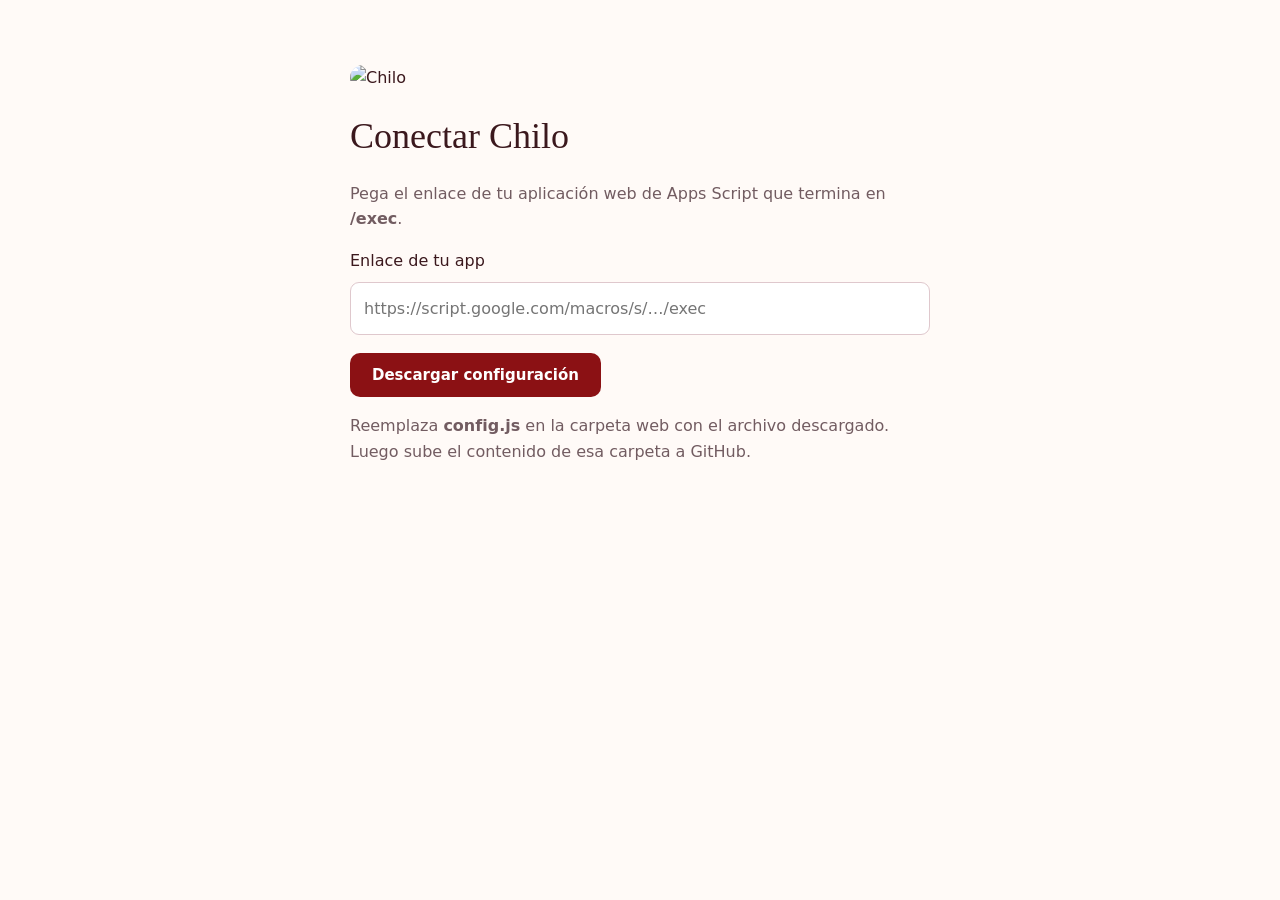
==== configurar.html @ 5a9bab5a "Add files via upload" ====
<!doctype html><html lang="es"><head><meta charset="utf-8"><meta name="viewport" content="width=device-width,initial-scale=1"><title>Conectar Chilo</title><link rel="icon" href="./icons/favicon.png"><style>body{font:16px/1.6 system-ui;background:#fffaf7;color:#3b181d;margin:0;padding:30px 20px}main{max-width:580px;margin:35px auto}h1{font:500 36px Georgia}label{display:grid;gap:8px}input{padding:13px;font:inherit;border:1px solid #dfc8cd;border-radius:9px}button{background:#8b1114;color:white;border:0;padding:13px 22px;border-radius:10px;font:600 15px system-ui;margin-top:18px;cursor:pointer}p{color:#725c61}.status{color:#8b1114}img{border-radius:20px}</style></head><body><main><img src="./icons/icon-192.png" width="84" height="84" alt="Chilo"><h1>Conectar Chilo</h1><p>Pega el enlace de tu aplicación web de Apps Script que termina en <strong>/exec</strong>.</p><form id="setup"><label>Enlace de tu app<input id="url" type="url" placeholder="https://script.google.com/macros/s/…/exec" required></label><button type="submit">Descargar configuración</button></form><p id="status" class="status" role="status"></p><p>Reemplaza <strong>config.js</strong> en la carpeta web con el archivo descargado. Luego sube el contenido de esa carpeta a GitHub.</p></main><script>document.getElementById('setup').onsubmit=e=>{e.preventDefault();let url;try{url=new URL(document.getElementById('url').value.trim());if(url.protocol!=='https:'||url.hostname!=='script.google.com'||url.username||url.password||!/^\/macros\/s\/[a-zA-Z0-9_-]+\/exec$/.test(url.pathname))throw Error();}catch(_){document.getElementById('status').textContent='Usa el enlace público de Apps Script terminado en /exec.';return;}const content='window.CHILO_CONFIG = '+JSON.stringify({appsScriptUrl:url.href},null,2)+';\n',blob=URL.createObjectURL(new Blob([content],{type:'text/javascript'})),a=document.createElement('a');a.href=blob;a.download='config.js';a.click();setTimeout(()=>URL.revokeObjectURL(blob),2000);document.getElementById('status').textContent='Archivo descargado. Reemplaza config.js con este archivo.';};</script></body></html>
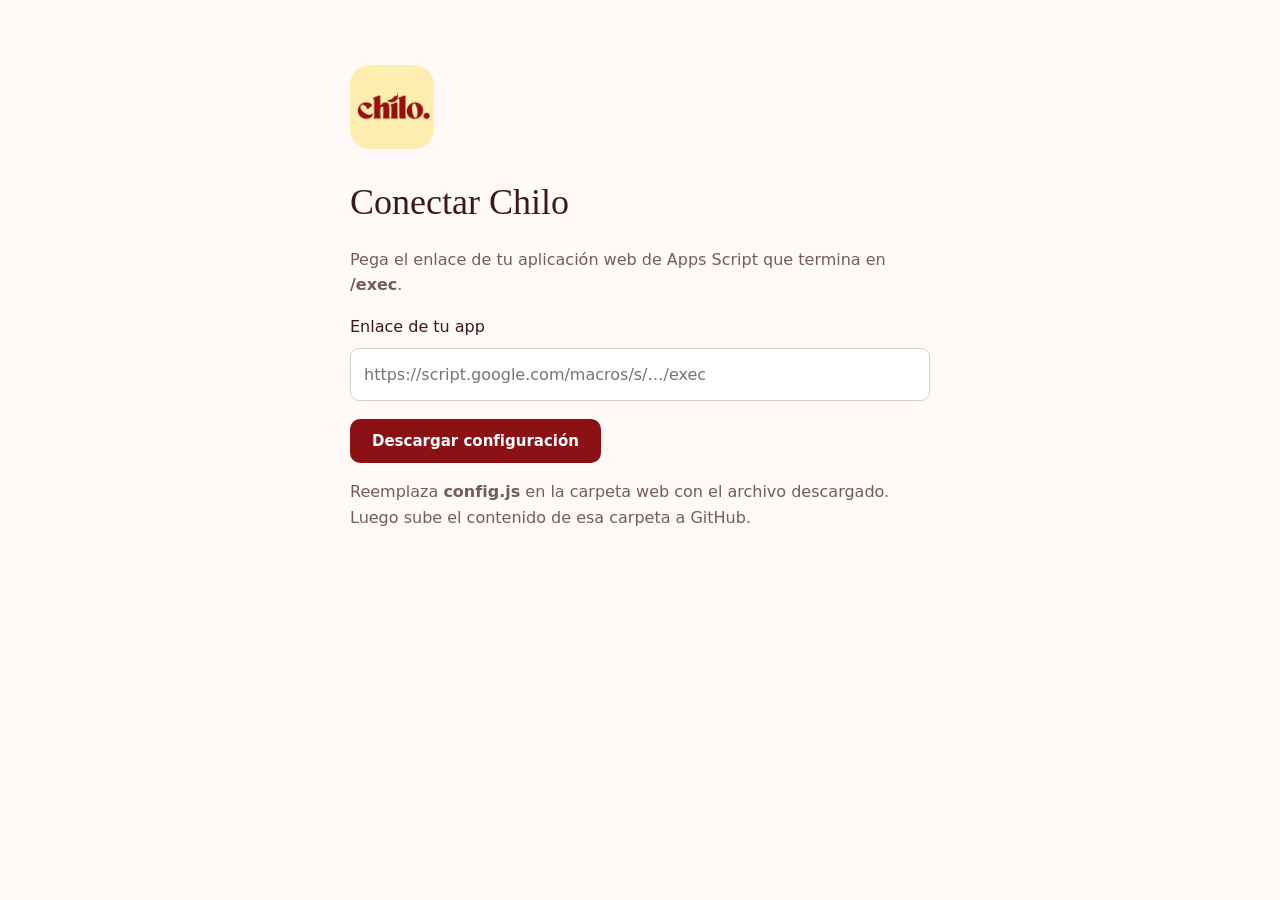
==== commit 7a982a53: "Add files via upload" ====
--- a/configurar.html
+++ b/configurar.html
@@ -1 +1 @@
-<!doctype html><html lang="es"><head><meta charset="utf-8"><meta name="viewport" content="width=device-width,initial-scale=1"><title>Conectar Chilo</title><link rel="icon" href="./icons/favicon.png"><style>body{font:16px/1.6 system-ui;background:#fffaf7;color:#3b181d;margin:0;padding:30px 20px}main{max-width:580px;margin:35px auto}h1{font:500 36px Georgia}label{display:grid;gap:8px}input{padding:13px;font:inherit;border:1px solid #dfc8cd;border-radius:9px}button{background:#8b1114;color:white;border:0;padding:13px 22px;border-radius:10px;font:600 15px system-ui;margin-top:18px;cursor:pointer}p{color:#725c61}.status{color:#8b1114}img{border-radius:20px}</style></head><body><main><img src="./icons/icon-192.png" width="84" height="84" alt="Chilo"><h1>Conectar Chilo</h1><p>Pega el enlace de tu aplicación web de Apps Script que termina en <strong>/exec</strong>.</p><form id="setup"><label>Enlace de tu app<input id="url" type="url" placeholder="https://script.google.com/macros/s/…/exec" required></label><button type="submit">Descargar configuración</button></form><p id="status" class="status" role="status"></p><p>Reemplaza <strong>config.js</strong> en la carpeta web con el archivo descargado. Luego sube el contenido de esa carpeta a GitHub.</p></main><script>document.getElementById('setup').onsubmit=e=>{e.preventDefault();let url;try{url=new URL(document.getElementById('url').value.trim());if(url.protocol!=='https:'||url.hostname!=='script.google.com'||url.username||url.password||!/^\/macros\/s\/[a-zA-Z0-9_-]+\/exec$/.test(url.pathname))throw Error();}catch(_){document.getElementById('status').textContent='Usa el enlace público de Apps Script terminado en /exec.';return;}const content='window.CHILO_CONFIG = '+JSON.stringify({appsScriptUrl:url.href},null,2)+';\n',blob=URL.createObjectURL(new Blob([content],{type:'text/javascript'})),a=document.createElement('a');a.href=blob;a.download='config.js';a.click();setTimeout(()=>URL.revokeObjectURL(blob),2000);document.getElementById('status').textContent='Archivo descargado. Reemplaza config.js con este archivo.';};</script></body></html>
+<!doctype html><html lang="es"><head><meta charset="utf-8"><meta name="viewport" content="width=device-width,initial-scale=1"><title>Conectar Chilo</title><link rel="icon" href="./favicon.png"><style>body{font:16px/1.6 system-ui;background:#fffaf7;color:#3b181d;margin:0;padding:30px 20px}main{max-width:580px;margin:35px auto}h1{font:500 36px Georgia}label{display:grid;gap:8px}input{padding:13px;font:inherit;border:1px solid #dfc8cd;border-radius:9px}button{background:#8b1114;color:white;border:0;padding:13px 22px;border-radius:10px;font:600 15px system-ui;margin-top:18px;cursor:pointer}p{color:#725c61}.status{color:#8b1114}img{border-radius:20px}</style></head><body><main><img src="./icon-192.png" width="84" height="84" alt="Chilo"><h1>Conectar Chilo</h1><p>Pega el enlace de tu aplicación web de Apps Script que termina en <strong>/exec</strong>.</p><form id="setup"><label>Enlace de tu app<input id="url" type="url" placeholder="https://script.google.com/macros/s/…/exec" required></label><button type="submit">Descargar configuración</button></form><p id="status" class="status" role="status"></p><p>Reemplaza <strong>config.js</strong> en la carpeta web con el archivo descargado. Luego sube el contenido de esa carpeta a GitHub.</p></main><script>document.getElementById('setup').onsubmit=e=>{e.preventDefault();let url;try{url=new URL(document.getElementById('url').value.trim());if(url.protocol!=='https:'||url.hostname!=='script.google.com'||url.username||url.password||!/^\/macros\/s\/[a-zA-Z0-9_-]+\/exec$/.test(url.pathname))throw Error();}catch(_){document.getElementById('status').textContent='Usa el enlace público de Apps Script terminado en /exec.';return;}const content='window.CHILO_CONFIG = '+JSON.stringify({appsScriptUrl:url.href},null,2)+';\n',blob=URL.createObjectURL(new Blob([content],{type:'text/javascript'})),a=document.createElement('a');a.href=blob;a.download='config.js';a.click();setTimeout(()=>URL.revokeObjectURL(blob),2000);document.getElementById('status').textContent='Archivo descargado. Reemplaza config.js con este archivo.';};</script></body></html>
